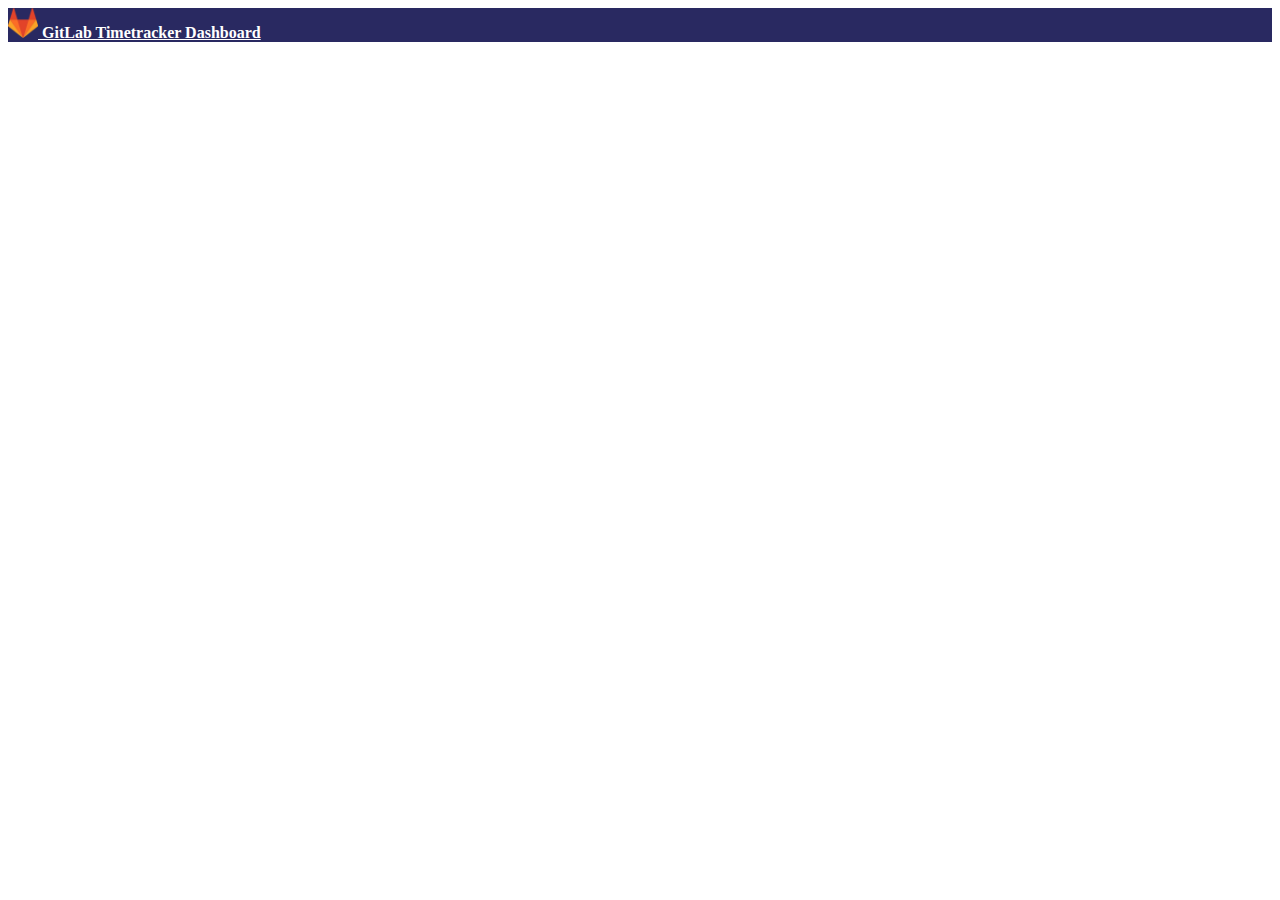
==== src/html/dashboard.html @ 3f072b7a "added options, layout and basic functionality" ====
<!DOCTYPE html>
<html>
    <head>
        <meta charset="utf-8">
        <meta name="viewport" content="width=device-width, initial-scale=1">
        
        <!-- Bootstrap CSS -->
        <link href="https://cdn.jsdelivr.net/npm/bootstrap@5.0.2/dist/css/bootstrap.min.css" rel="stylesheet" integrity="sha384-EVSTQN3/azprG1Anm3QDgpJLIm9Nao0Yz1ztcQTwFspd3yD65VohhpuuCOmLASjC" crossorigin="anonymous">
        <link rel="stylesheet" href="../css/layout.css">
        
        <title>GitLab Timetracker Dashboard</title>
    </head>
    <body>
        <nav class="navbar navbar-gitlab">
            <div class="container-fluid">
                <a class="navbar-brand" href="#">
                    <img src="../img/gitlab128.png" alt="" width="30" height="30" class="d-inline-block align-text-top">
                    GitLab Timetracker Dashboard
                </a>
            </div>
        </nav>
    </body>
</html>
---- src/css/layout.css ----
.navbar-gitlab {
    background-color: #292961;
}
.navbar-gitlab a {
    color: #fff;
    font-weight: bold;
}
.invisible {
    visibility: hidden;
}
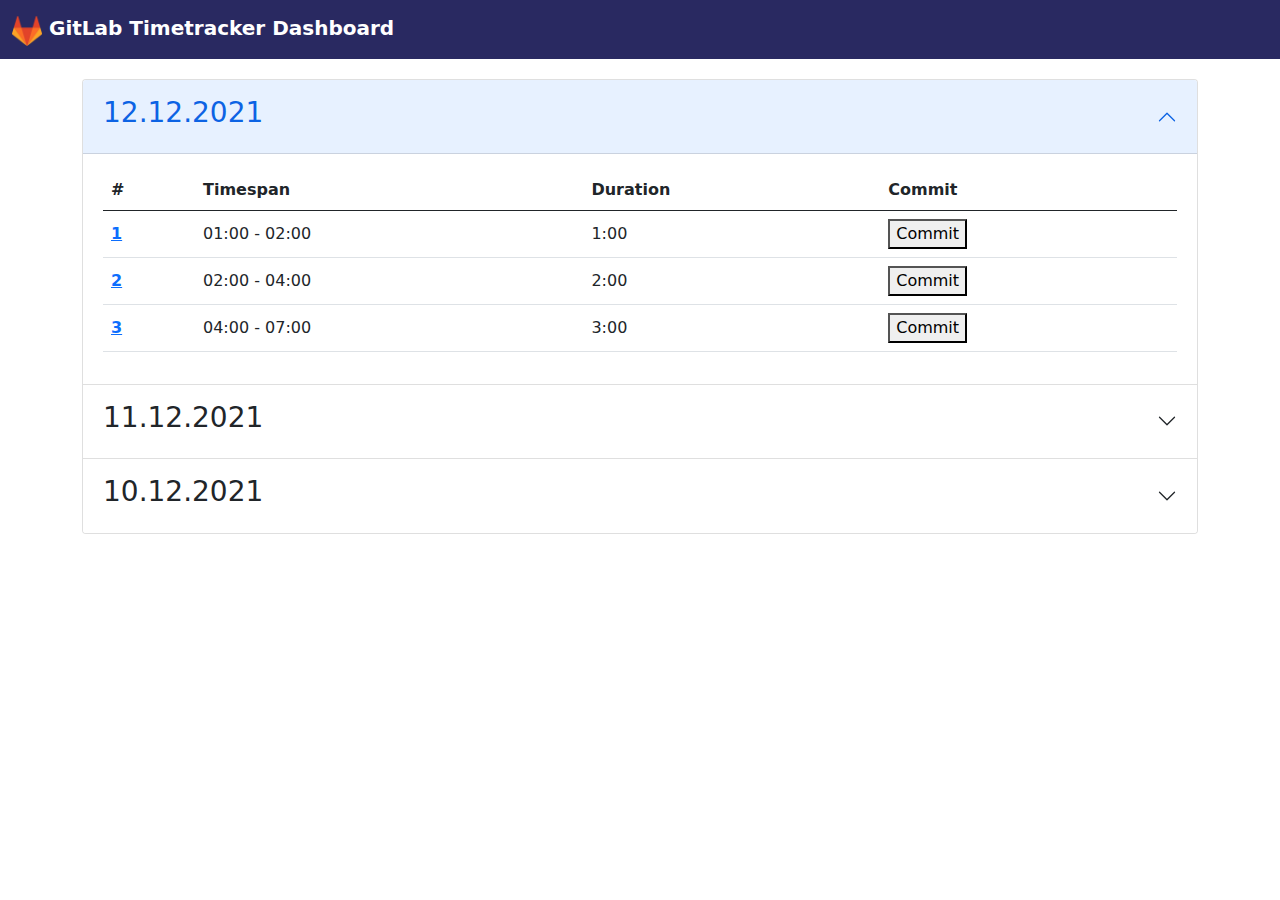
==== commit 247df6d6: "improved timer and added dashboard" ====
--- a/src/html/dashboard.html
+++ b/src/html/dashboard.html
@@ -5,8 +5,9 @@
         <meta name="viewport" content="width=device-width, initial-scale=1">
         
         <!-- Bootstrap CSS -->
-        <link href="https://cdn.jsdelivr.net/npm/bootstrap@5.0.2/dist/css/bootstrap.min.css" rel="stylesheet" integrity="sha384-EVSTQN3/azprG1Anm3QDgpJLIm9Nao0Yz1ztcQTwFspd3yD65VohhpuuCOmLASjC" crossorigin="anonymous">
+        <link href="../../libs/bootstrap-5.0.2/css/bootstrap.min.css" rel="stylesheet">
         <link rel="stylesheet" href="../css/layout.css">
+        <link rel="stylesheet" href="../css/dashboard.css">
         
         <title>GitLab Timetracker Dashboard</title>
     </head>
@@ -19,5 +20,76 @@
                 </a>
             </div>
         </nav>
+        <div class="container">
+            <div class="accordion" id="time-boxes">
+                <div class="accordion-item">
+                    <h2 class="accordion-header" id="panelsStayOpen-headingOne">
+                        <button class="accordion-button" type="button" data-bs-toggle="collapse" data-bs-target="#panelsStayOpen-collapseOne" aria-expanded="true" aria-controls="panelsStayOpen-collapseOne">
+                            <h3>12.12.2021</h3>
+                        </button>
+                    </h2>
+                    <div id="panelsStayOpen-collapseOne" class="accordion-collapse collapse show" aria-labelledby="panelsStayOpen-headingOne">
+                        <div class="table-responsive accordion-body">
+                            <table class="table align-middle">
+                                <thead>
+                                    <tr>
+                                        <th scope="col">#</th>
+                                        <th scope="col">Timespan</th>
+                                        <th scope="col">Duration</th>
+                                        <th scope="col">Commit</th>
+                                    </tr>
+                                </thead>
+                                <tbody>
+                                    <tr>
+                                        <th scope="row"><a href="#">1</a></th>
+                                        <td>01:00 - 02:00</td>
+                                        <td>1:00</td>
+                                        <td><button>Commit</button></td>
+                                    </tr>
+                                    <tr>
+                                        <th scope="row"><a href="#">2</a></th>
+                                        <td>02:00 - 04:00</td>
+                                        <td>2:00</td>
+                                        <td><button>Commit</button></td>
+                                    </tr>
+                                    <tr>
+                                        <th scope="row"><a href="#">3</a></th>
+                                        <td>04:00 - 07:00</td>
+                                        <td>3:00</td>
+                                        <td><button>Commit</button></td>
+                                    </tr>
+                                </tbody>
+                            </table>
+                        </div>
+                    </div>
+                </div>
+                <div class="accordion-item">
+                    <h2 class="accordion-header" id="panelsStayOpen-headingTwo">
+                        <button class="accordion-button collapsed" type="button" data-bs-toggle="collapse" data-bs-target="#panelsStayOpen-collapseTwo" aria-expanded="false" aria-controls="panelsStayOpen-collapseTwo">
+                            <h3>11.12.2021</h3>
+                        </button>
+                    </h2>
+                    <div id="panelsStayOpen-collapseTwo" class="accordion-collapse collapse" aria-labelledby="panelsStayOpen-headingTwo">
+                        <div class="accordion-body">
+                            <strong>This is the second item's accordion body.</strong> It is hidden by default, until the collapse plugin adds the appropriate classes that we use to style each element. These classes control the overall appearance, as well as the showing and hiding via CSS transitions. You can modify any of this with custom CSS or overriding our default variables. It's also worth noting that just about any HTML can go within the <code>.accordion-body</code>, though the transition does limit overflow.
+                        </div>
+                    </div>
+                </div>
+                <div class="accordion-item">
+                    <h2 class="accordion-header" id="panelsStayOpen-headingThree">
+                        <button class="accordion-button collapsed" type="button" data-bs-toggle="collapse" data-bs-target="#panelsStayOpen-collapseThree" aria-expanded="false" aria-controls="panelsStayOpen-collapseThree">
+                            <h3>10.12.2021</h3>
+                        </button>
+                    </h2>
+                    <div id="panelsStayOpen-collapseThree" class="accordion-collapse collapse" aria-labelledby="panelsStayOpen-headingThree">
+                        <div class="accordion-body">
+                            <strong>This is the third item's accordion body.</strong> It is hidden by default, until the collapse plugin adds the appropriate classes that we use to style each element. These classes control the overall appearance, as well as the showing and hiding via CSS transitions. You can modify any of this with custom CSS or overriding our default variables. It's also worth noting that just about any HTML can go within the <code>.accordion-body</code>, though the transition does limit overflow.
+                        </div>
+                    </div>
+                </div>
+            </div>
+        </div>
     </body>
+    <script src="../../libs/bootstrap-5.0.2/js/bootstrap.bundle.min.js"></script>
+    <script src="../js/dashboard.js"></script>
 </html>--- a/src/css/dashboard.css
+++ b/src/css/dashboard.css
@@ -0,0 +1,3 @@
+#time-boxes {
+    margin-top: 20px;
+}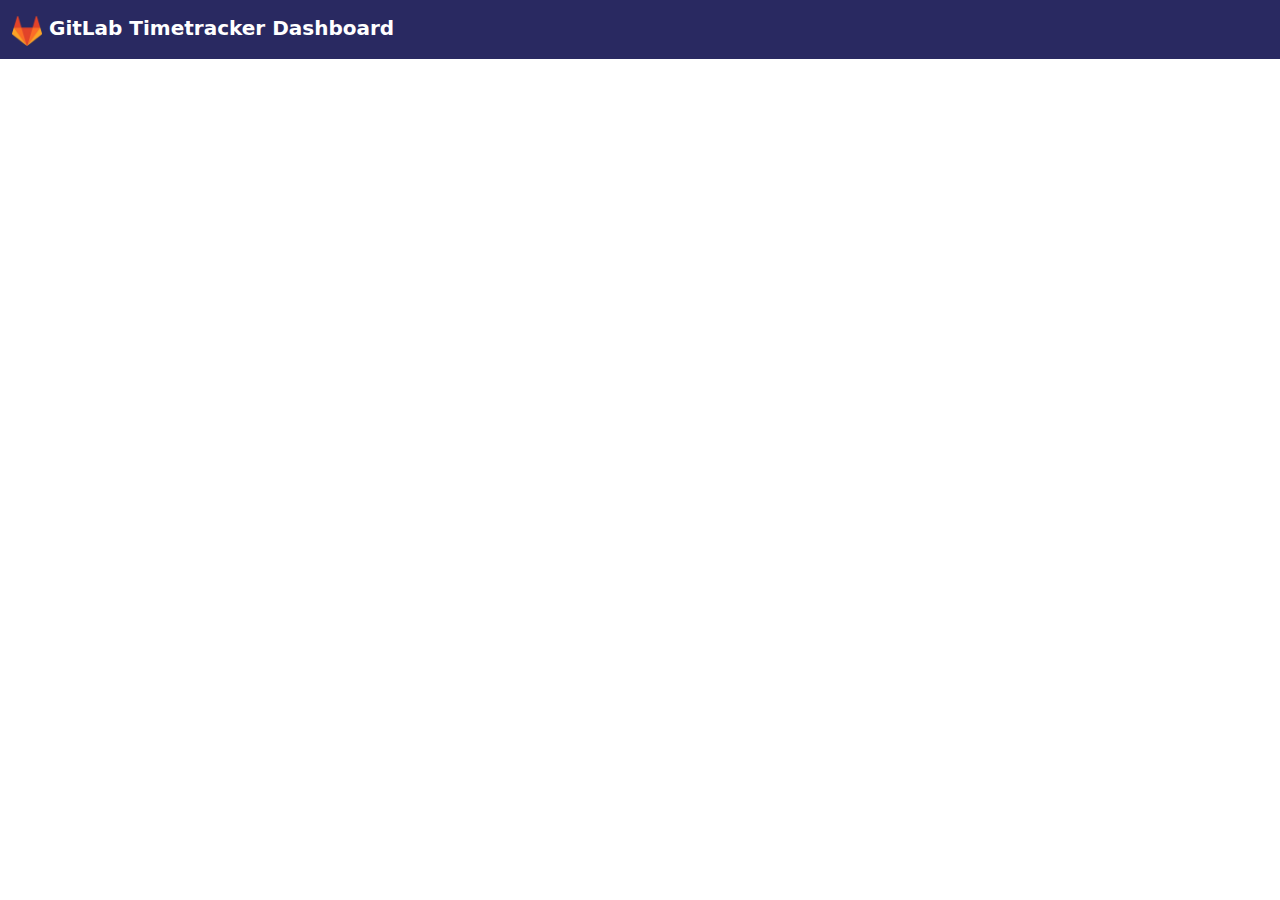
==== commit db4748c5: "first workable version :D" ====
--- a/src/html/dashboard.html
+++ b/src/html/dashboard.html
@@ -21,73 +21,7 @@
             </div>
         </nav>
         <div class="container">
-            <div class="accordion" id="time-boxes">
-                <div class="accordion-item">
-                    <h2 class="accordion-header" id="panelsStayOpen-headingOne">
-                        <button class="accordion-button" type="button" data-bs-toggle="collapse" data-bs-target="#panelsStayOpen-collapseOne" aria-expanded="true" aria-controls="panelsStayOpen-collapseOne">
-                            <h3>12.12.2021</h3>
-                        </button>
-                    </h2>
-                    <div id="panelsStayOpen-collapseOne" class="accordion-collapse collapse show" aria-labelledby="panelsStayOpen-headingOne">
-                        <div class="table-responsive accordion-body">
-                            <table class="table align-middle">
-                                <thead>
-                                    <tr>
-                                        <th scope="col">#</th>
-                                        <th scope="col">Timespan</th>
-                                        <th scope="col">Duration</th>
-                                        <th scope="col">Commit</th>
-                                    </tr>
-                                </thead>
-                                <tbody>
-                                    <tr>
-                                        <th scope="row"><a href="#">1</a></th>
-                                        <td>01:00 - 02:00</td>
-                                        <td>1:00</td>
-                                        <td><button>Commit</button></td>
-                                    </tr>
-                                    <tr>
-                                        <th scope="row"><a href="#">2</a></th>
-                                        <td>02:00 - 04:00</td>
-                                        <td>2:00</td>
-                                        <td><button>Commit</button></td>
-                                    </tr>
-                                    <tr>
-                                        <th scope="row"><a href="#">3</a></th>
-                                        <td>04:00 - 07:00</td>
-                                        <td>3:00</td>
-                                        <td><button>Commit</button></td>
-                                    </tr>
-                                </tbody>
-                            </table>
-                        </div>
-                    </div>
-                </div>
-                <div class="accordion-item">
-                    <h2 class="accordion-header" id="panelsStayOpen-headingTwo">
-                        <button class="accordion-button collapsed" type="button" data-bs-toggle="collapse" data-bs-target="#panelsStayOpen-collapseTwo" aria-expanded="false" aria-controls="panelsStayOpen-collapseTwo">
-                            <h3>11.12.2021</h3>
-                        </button>
-                    </h2>
-                    <div id="panelsStayOpen-collapseTwo" class="accordion-collapse collapse" aria-labelledby="panelsStayOpen-headingTwo">
-                        <div class="accordion-body">
-                            <strong>This is the second item's accordion body.</strong> It is hidden by default, until the collapse plugin adds the appropriate classes that we use to style each element. These classes control the overall appearance, as well as the showing and hiding via CSS transitions. You can modify any of this with custom CSS or overriding our default variables. It's also worth noting that just about any HTML can go within the <code>.accordion-body</code>, though the transition does limit overflow.
-                        </div>
-                    </div>
-                </div>
-                <div class="accordion-item">
-                    <h2 class="accordion-header" id="panelsStayOpen-headingThree">
-                        <button class="accordion-button collapsed" type="button" data-bs-toggle="collapse" data-bs-target="#panelsStayOpen-collapseThree" aria-expanded="false" aria-controls="panelsStayOpen-collapseThree">
-                            <h3>10.12.2021</h3>
-                        </button>
-                    </h2>
-                    <div id="panelsStayOpen-collapseThree" class="accordion-collapse collapse" aria-labelledby="panelsStayOpen-headingThree">
-                        <div class="accordion-body">
-                            <strong>This is the third item's accordion body.</strong> It is hidden by default, until the collapse plugin adds the appropriate classes that we use to style each element. These classes control the overall appearance, as well as the showing and hiding via CSS transitions. You can modify any of this with custom CSS or overriding our default variables. It's also worth noting that just about any HTML can go within the <code>.accordion-body</code>, though the transition does limit overflow.
-                        </div>
-                    </div>
-                </div>
-            </div>
+            <div class="accordion" id="time-accordion"></div>
         </div>
     </body>
     <script src="../../libs/bootstrap-5.0.2/js/bootstrap.bundle.min.js"></script>
--- a/src/css/dashboard.css
+++ b/src/css/dashboard.css
@@ -1,3 +1,3 @@
-#time-boxes {
+#time-accordion {
     margin-top: 20px;
 }